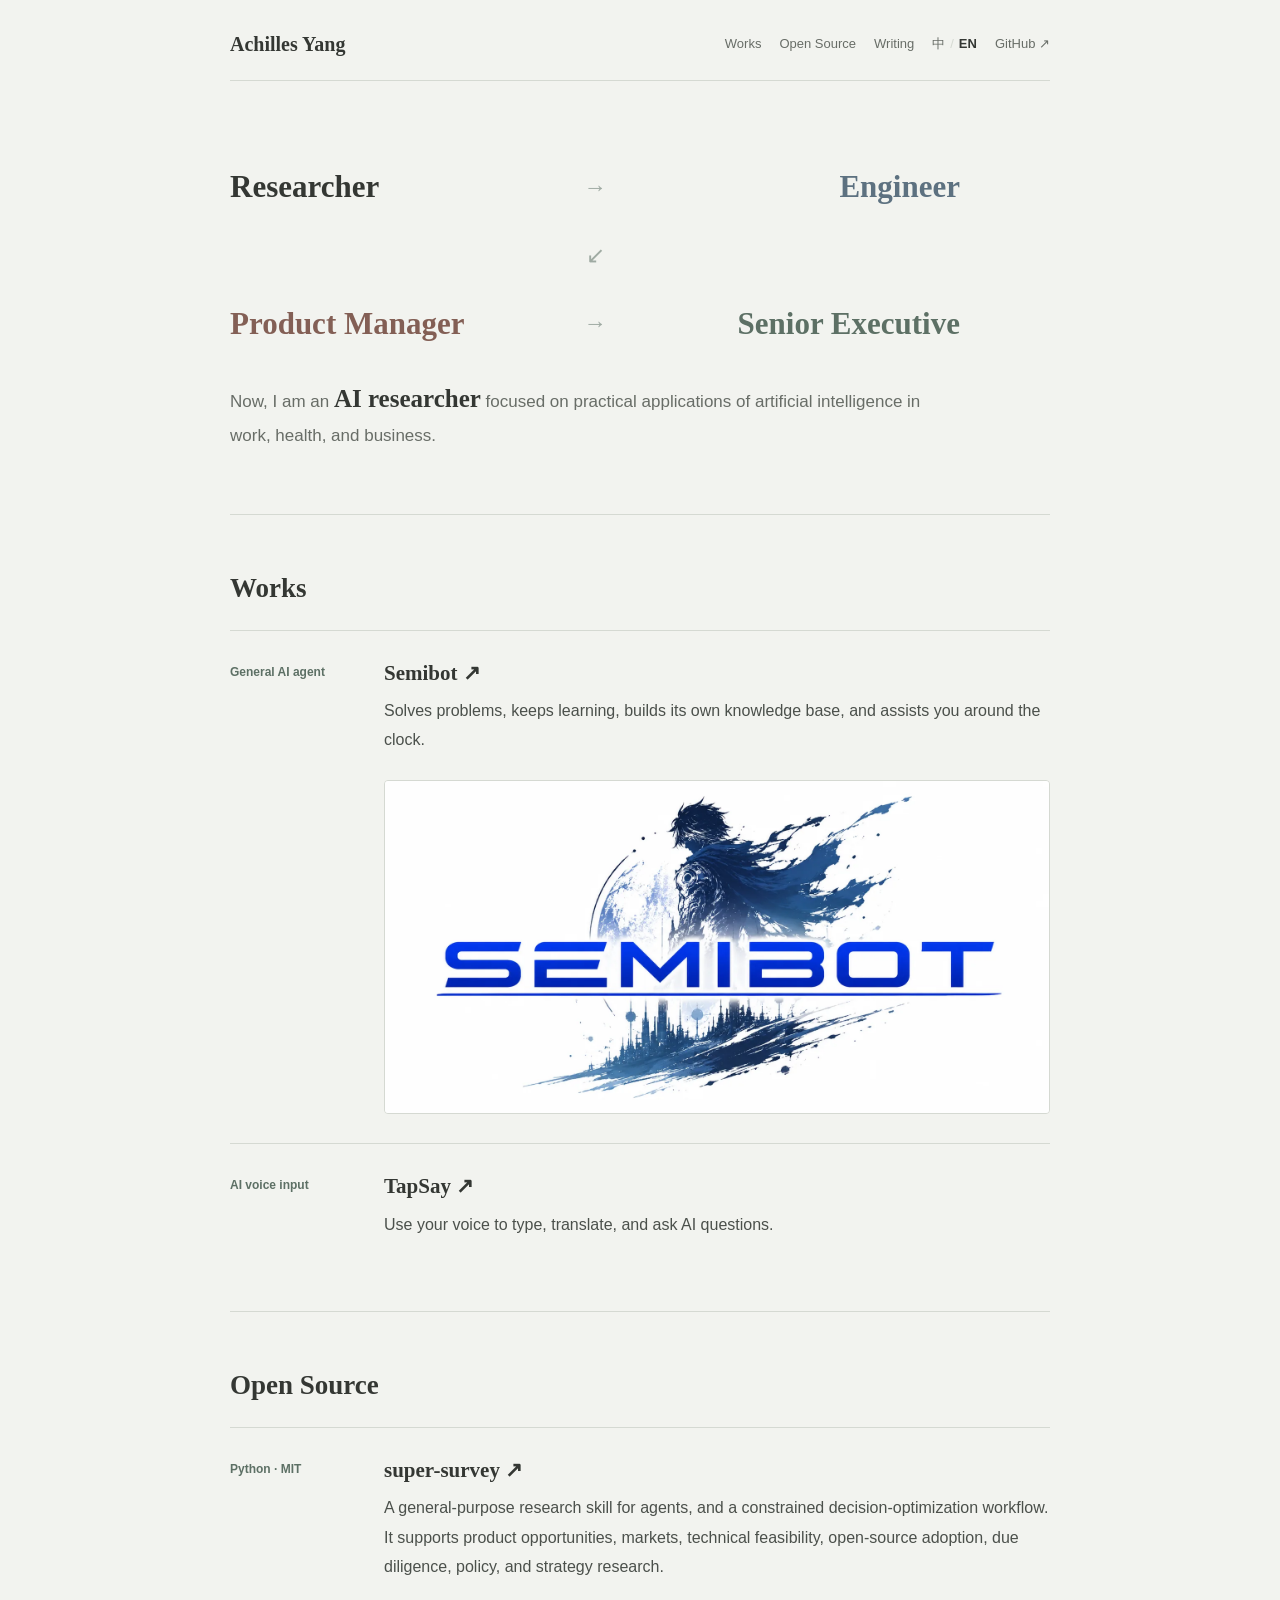
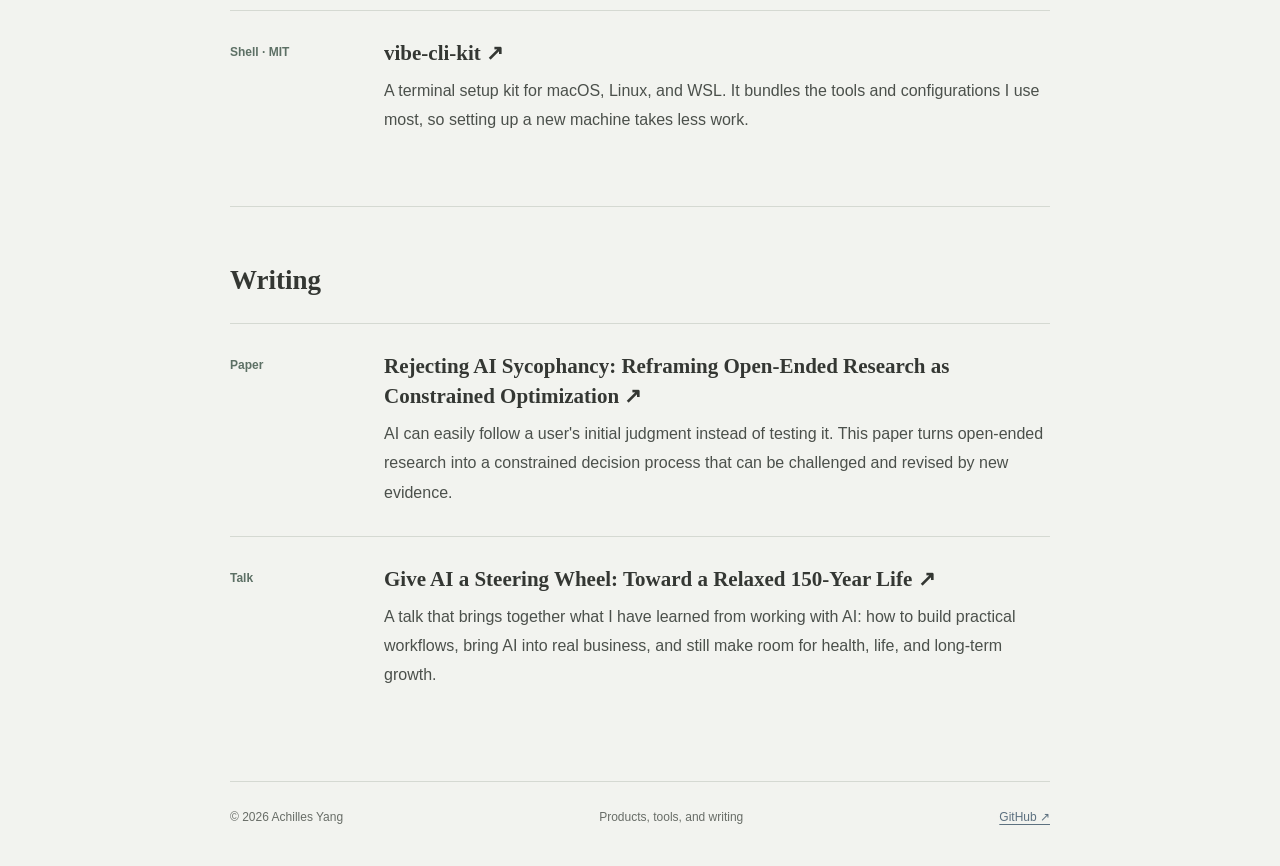
==== docs/en/index.html @ b4c54a4a "添加个人主页英文版" ====
<!DOCTYPE html>
<html lang="en">
<head>
  <meta charset="utf-8">
  <meta name="viewport" content="width=device-width, initial-scale=1">
  <meta name="theme-color" content="#f2f3ef">
  <title>Achilles Yang | Products, Open Source &amp; Writing</title>
  <meta name="description" content="Achilles Yang builds AI products and open-source tools, and writes about putting artificial intelligence to work.">
  <meta property="og:type" content="website">
  <meta property="og:locale" content="en_US">
  <meta property="og:locale:alternate" content="zh_CN">
  <meta property="og:title" content="Achilles Yang | Products, Open Source &amp; Writing">
  <meta property="og:description" content="AI products, open-source tools, and writing by Achilles Yang.">
  <meta property="og:url" content="https://goatgit.github.io/en/">
  <meta name="twitter:card" content="summary">
  <link rel="canonical" href="https://goatgit.github.io/en/">
  <link rel="alternate" hreflang="zh-CN" href="https://goatgit.github.io/">
  <link rel="alternate" hreflang="en" href="https://goatgit.github.io/en/">
  <link rel="alternate" hreflang="x-default" href="https://goatgit.github.io/">
  <link rel="icon" href="../favicon-ay.svg" type="image/svg+xml">
  <link rel="stylesheet" href="../styles.css">
  <script type="application/ld+json">
    {
      "@context": "https://schema.org",
      "@type": "Person",
      "name": "Achilles Yang",
      "alternateName": "GoatGit",
      "url": "https://goatgit.github.io/",
      "sameAs": [
        "https://github.com/GoatGit",
        "https://semibot.ai",
        "https://www.tap-say.com/"
      ]
    }
  </script>
</head>
<body class="lang-en">
  <a class="skip-link" href="#main">Skip to content</a>

  <header class="site-header">
    <a class="site-name" href="#top">Achilles Yang</a>
    <nav aria-label="Primary navigation">
      <a href="#products">Works</a>
      <a href="#opensource">Open Source</a>
      <a href="#writing">Writing</a>
      <span class="language-switch" role="group" aria-label="Language">
        <a href="../" lang="zh-CN" hreflang="zh-CN" aria-label="切换到中文">中</a>
        <span class="language-divider" aria-hidden="true">/</span>
        <span aria-current="page">EN</span>
      </span>
      <a href="https://github.com/GoatGit" target="_blank" rel="noopener noreferrer">GitHub <span aria-hidden="true">↗</span></a>
    </nav>
  </header>

  <main id="main">
    <div class="intro" id="top">
      <div class="career-map">
        <span class="career-node career-node-researcher">Researcher</span>
        <span class="career-connector career-connector-one" aria-hidden="true"></span>
        <span class="career-node career-node-engineer">Engineer</span>
        <span class="career-connector career-connector-two" aria-hidden="true"></span>
        <span class="career-node career-node-product">Product Manager</span>
        <span class="career-connector career-connector-three" aria-hidden="true"></span>
        <span class="career-node career-node-manager">Senior Executive</span>
      </div>
      <p class="current-role">Now, I am an <strong>AI researcher</strong> focused on practical applications of artificial intelligence in work, health, and business.</p>
    </div>

    <section id="products" aria-labelledby="products-title">
      <h2 id="products-title">Works</h2>

      <article class="entry entry-featured">
        <div class="entry-meta">General AI agent</div>
        <div class="entry-body">
          <h3><a href="https://semibot.ai" target="_blank" rel="noopener noreferrer">Semibot <span aria-hidden="true">↗</span></a></h3>
          <p>Solves problems, keeps learning, builds its own knowledge base, and assists you around the clock.</p>
          <figure>
            <img src="../assets/semibot-home.webp" alt="Semibot desktop client home screen" loading="lazy">
          </figure>
        </div>
      </article>

      <article class="entry">
        <div class="entry-meta">AI voice input</div>
        <div class="entry-body">
          <h3><a href="https://www.tap-say.com/" target="_blank" rel="noopener noreferrer">TapSay <span aria-hidden="true">↗</span></a></h3>
          <p>Use your voice to type, translate, and ask AI questions.</p>
        </div>
      </article>
    </section>

    <section id="opensource" aria-labelledby="opensource-title">
      <h2 id="opensource-title">Open Source</h2>

      <article class="entry">
        <div class="entry-meta">Python · MIT</div>
        <div class="entry-body">
          <h3><a href="https://github.com/GoatGit/super-survey" target="_blank" rel="noopener noreferrer">super-survey <span aria-hidden="true">↗</span></a></h3>
          <p>A general-purpose research skill for agents, and a constrained decision-optimization workflow. It supports product opportunities, markets, technical feasibility, open-source adoption, due diligence, policy, and strategy research.</p>
        </div>
      </article>

      <article class="entry">
        <div class="entry-meta">Shell · MIT</div>
        <div class="entry-body">
          <h3><a href="https://github.com/GoatGit/vibe-cli-kit" target="_blank" rel="noopener noreferrer">vibe-cli-kit <span aria-hidden="true">↗</span></a></h3>
          <p>A terminal setup kit for macOS, Linux, and WSL. It bundles the tools and configurations I use most, so setting up a new machine takes less work.</p>
        </div>
      </article>
    </section>

    <section id="writing" aria-labelledby="writing-title">
      <h2 id="writing-title">Writing</h2>
      <article class="entry">
        <div class="entry-meta">Paper</div>
        <div class="entry-body">
          <h3><a href="https://github.com/GoatGit/super-survey/blob/main/%E5%A6%82%E4%BD%95%E6%8B%92%E7%BB%9DAI%E8%B0%84%E5%AA%9A%E4%BA%BA%E7%B1%BB.pdf" target="_blank" rel="noopener noreferrer">Rejecting AI Sycophancy: Reframing Open-Ended Research as Constrained Optimization <span aria-hidden="true">↗</span></a></h3>
          <p>AI can easily follow a user's initial judgment instead of testing it. This paper turns open-ended research into a constrained decision process that can be challenged and revised by new evidence.</p>
        </div>
      </article>
      <article class="entry">
        <div class="entry-meta">Talk</div>
        <div class="entry-body">
          <h3><a href="../slides/ai-150/">Give AI a Steering Wheel: Toward a Relaxed 150-Year Life <span aria-hidden="true">↗</span></a></h3>
          <p>A talk that brings together what I have learned from working with AI: how to build practical workflows, bring AI into real business, and still make room for health, life, and long-term growth.</p>
        </div>
      </article>
    </section>
  </main>

  <footer class="site-footer">
    <p>© 2026 Achilles Yang</p>
    <p>Products, tools, and writing</p>
    <p><a href="https://github.com/GoatGit" target="_blank" rel="noopener noreferrer">GitHub <span aria-hidden="true">↗</span></a></p>
  </footer>
</body>
</html>
---- docs/styles.css ----
:root {
  --ink: #343733;
  --text: #4b504b;
  --muted: #686d67;
  --line: #d5d9d2;
  --paper: #f2f3ef;
  --surface: #e7ebe6;
  --sage: #5d7065;
  --mist-blue: #5d7180;
  --clay: #835f55;
  --page-width: 820px;
  --gutter: 24px;
  --serif: "Iowan Old Style", Baskerville, Georgia, "Songti SC", "STSong", serif;
  --sans: "Avenir Next", "PingFang SC", "Hiragino Sans GB", "Microsoft YaHei", sans-serif;
}

* {
  box-sizing: border-box;
}

html {
  scroll-behavior: smooth;
  scroll-padding-top: 28px;
}

body {
  margin: 0;
  color: var(--text);
  background: var(--paper);
  font-family: var(--sans);
  font-size: 16px;
  line-height: 1.82;
  letter-spacing: 0;
  -webkit-font-smoothing: antialiased;
  text-rendering: optimizeLegibility;
}

img {
  display: block;
  max-width: 100%;
}

a {
  color: var(--mist-blue);
  text-decoration-thickness: 1px;
  text-underline-offset: 3px;
}

a:hover {
  color: var(--clay);
}

:focus-visible {
  outline: 2px solid var(--mist-blue);
  outline-offset: 4px;
}

::selection {
  color: var(--ink);
  background: #dbe3dc;
}

.skip-link {
  position: fixed;
  top: 10px;
  left: 10px;
  z-index: 10;
  padding: 8px 12px;
  color: var(--paper);
  background: var(--ink);
  font-size: 13px;
  transform: translateY(-160%);
}

.skip-link:focus {
  transform: translateY(0);
}

.site-header,
main,
.site-footer {
  width: min(var(--page-width), calc(100% - (var(--gutter) * 2)));
  margin-right: auto;
  margin-left: auto;
}

.site-header {
  display: flex;
  align-items: center;
  justify-content: space-between;
  gap: 28px;
  padding: 30px 0 22px;
  border-bottom: 1px solid var(--line);
  font-size: 13px;
  line-height: 1.4;
}

.site-name {
  color: var(--ink);
  font-family: var(--serif);
  font-size: 20px;
  font-weight: 700;
  text-decoration: none;
}

.site-header nav {
  display: flex;
  flex-wrap: wrap;
  align-items: center;
  justify-content: flex-end;
  gap: 18px;
}

.site-header nav a {
  color: var(--muted);
  text-decoration: none;
}

.site-header nav a:hover {
  color: var(--mist-blue);
  text-decoration: underline;
}

.language-switch {
  display: inline-flex;
  align-items: center;
  gap: 5px;
  color: var(--muted);
  white-space: nowrap;
}

.language-switch [aria-current="page"] {
  color: var(--ink);
  font-weight: 600;
}

.language-divider {
  color: var(--line);
}

main {
  padding-top: 72px;
  padding-bottom: 92px;
}

.intro {
  max-width: 730px;
  padding-bottom: 62px;
}

h2,
h3,
p,
figure {
  letter-spacing: 0;
}

h2,
h3 {
  color: var(--ink);
  font-family: var(--serif);
}

.career-map {
  display: grid;
  grid-template-columns: max-content 42px max-content 42px max-content 42px max-content;
  grid-template-rows: 1fr 1fr;
  align-items: center;
  justify-content: space-between;
  height: 190px;
}

.career-node {
  display: block;
  font-family: var(--serif);
  font-size: 34px;
  font-weight: 600;
  line-height: 1.1;
  white-space: nowrap;
}

.career-node-researcher {
  grid-row: 1;
  grid-column: 1;
  color: var(--ink);
}

.career-node-engineer {
  grid-row: 1;
  grid-column: 3;
  color: var(--mist-blue);
}

.career-node-product {
  grid-row: 2;
  grid-column: 5;
  color: var(--clay);
}

.career-node-manager {
  grid-row: 2;
  grid-column: 7;
  color: var(--sage);
}

.career-connector {
  color: var(--sage);
  font-family: var(--sans);
  font-size: 23px;
  line-height: 1;
  text-align: center;
  opacity: 0.55;
}

.career-connector-one {
  grid-row: 1;
  grid-column: 2;
}

.career-connector-one::before,
.career-connector-three::before {
  content: "→";
}

.career-connector-two {
  grid-row: 1 / 3;
  grid-column: 4;
}

.career-connector-two::before {
  content: "↘";
}

.career-connector-three {
  grid-row: 2;
  grid-column: 6;
}

.lang-en .career-map {
  grid-template-columns: minmax(0, 1fr) 42px minmax(0, 1fr);
  grid-template-rows: auto 36px auto;
  gap: 16px 12px;
  height: auto;
  min-height: 205px;
}

.lang-en .career-node {
  font-size: 31px;
  white-space: normal;
}

.lang-en .career-node-researcher {
  grid-row: 1;
  grid-column: 1;
  justify-self: start;
}

.lang-en .career-node-engineer {
  grid-row: 1;
  grid-column: 3;
  justify-self: end;
  text-align: right;
}

.lang-en .career-node-product {
  grid-row: 3;
  grid-column: 1;
  justify-self: start;
}

.lang-en .career-node-manager {
  grid-row: 3;
  grid-column: 3;
  justify-self: end;
  text-align: right;
}

.lang-en .career-connector-one {
  grid-row: 1;
  grid-column: 2;
}

.lang-en .career-connector-two {
  grid-row: 2;
  grid-column: 2;
}

.lang-en .career-connector-two::before {
  content: "↙";
}

.lang-en .career-connector-three {
  grid-row: 3;
  grid-column: 2;
}

.current-role {
  margin: 0;
  padding-top: 18px;
  color: var(--muted);
  font-size: 17px;
  line-height: 1.8;
}

.current-role strong {
  color: var(--ink);
  font-family: var(--serif);
  font-size: 25px;
  font-weight: 600;
}

main > section:not(.intro) {
  padding-top: 56px;
  border-top: 1px solid var(--line);
}

main > section + section {
  margin-top: 72px;
}

h2 {
  margin: 0 0 24px;
  font-size: 27px;
  font-weight: 600;
  line-height: 1.3;
}

.entry {
  display: grid;
  grid-template-columns: 128px minmax(0, 1fr);
  gap: 26px;
  padding: 27px 0 29px;
  border-top: 1px solid var(--line);
}

.entry:last-child {
  padding-bottom: 0;
}

.entry-meta {
  color: var(--sage);
  font-size: 12px;
  line-height: 1.6;
}

.entry-meta {
  padding-top: 5px;
  font-weight: 600;
}

.entry-body h3 {
  margin: 0 0 8px;
  font-size: 21px;
  font-weight: 600;
  line-height: 1.45;
}

.entry-body h3 a {
  color: var(--ink);
  text-decoration: none;
}

.entry-body h3 a:hover {
  color: var(--mist-blue);
  text-decoration: underline;
}

.entry-body p {
  margin: 0;
}

figure {
  margin: 26px 0 0;
}

figure img {
  width: 100%;
  border: 1px solid var(--line);
  border-radius: 4px;
  background: var(--surface);
}

.site-footer {
  display: flex;
  align-items: center;
  justify-content: space-between;
  gap: 18px;
  padding: 26px 0 40px;
  border-top: 1px solid var(--line);
  color: var(--muted);
  font-size: 12px;
  line-height: 1.5;
}

.site-footer p {
  margin: 0;
}

.site-footer a {
  color: var(--mist-blue);
}

@media (max-width: 680px) {
  :root {
    --gutter: 18px;
  }

  .site-header {
    align-items: flex-start;
    flex-direction: column;
    gap: 14px;
    padding-top: 24px;
  }

  .site-header nav {
    justify-content: flex-start;
    gap: 10px 16px;
  }

  main {
    padding-top: 50px;
    padding-bottom: 70px;
  }

  .intro {
    padding-bottom: 46px;
  }

  .career-map {
    grid-template-columns: minmax(0, 1fr) 34px minmax(0, 1fr);
    grid-template-rows: auto 34px auto;
    gap: 20px 5px;
    height: auto;
    min-height: 170px;
  }

  .career-node {
    font-size: 27px;
  }

  .lang-en .career-map {
    gap: 20px 5px;
    min-height: 180px;
  }

  .lang-en .career-node {
    font-size: 25px;
  }

  .career-node-researcher {
    grid-row: 1;
    grid-column: 1;
    justify-self: start;
  }

  .career-node-engineer {
    grid-row: 1;
    grid-column: 3;
    justify-self: end;
  }

  .career-node-product {
    grid-row: 3;
    grid-column: 1;
    justify-self: start;
  }

  .career-node-manager {
    grid-row: 3;
    grid-column: 3;
    justify-self: end;
  }

  .career-connector-one {
    grid-row: 1;
    grid-column: 2;
  }

  .career-connector-two {
    grid-row: 2;
    grid-column: 2;
  }

  .career-connector-two::before {
    content: "↙";
  }

  .career-connector-three {
    grid-row: 3;
    grid-column: 2;
  }

  .current-role {
    padding-top: 15px;
    font-size: 16px;
  }

  .current-role strong {
    font-size: 22px;
  }

  main > section:not(.intro) {
    padding-top: 42px;
  }

  main > section + section {
    margin-top: 56px;
  }

  h2 {
    margin-bottom: 17px;
    font-size: 25px;
  }

  .entry {
    grid-template-columns: 1fr;
    gap: 7px;
    padding: 23px 0;
  }

  .entry-meta {
    padding-top: 0;
  }

  .entry-body h3 {
    font-size: 20px;
  }

  figure {
    margin-top: 21px;
  }

  .site-footer {
    align-items: flex-start;
    flex-direction: column;
    gap: 7px;
  }
}

@media (prefers-reduced-motion: reduce) {
  html {
    scroll-behavior: auto;
  }
}
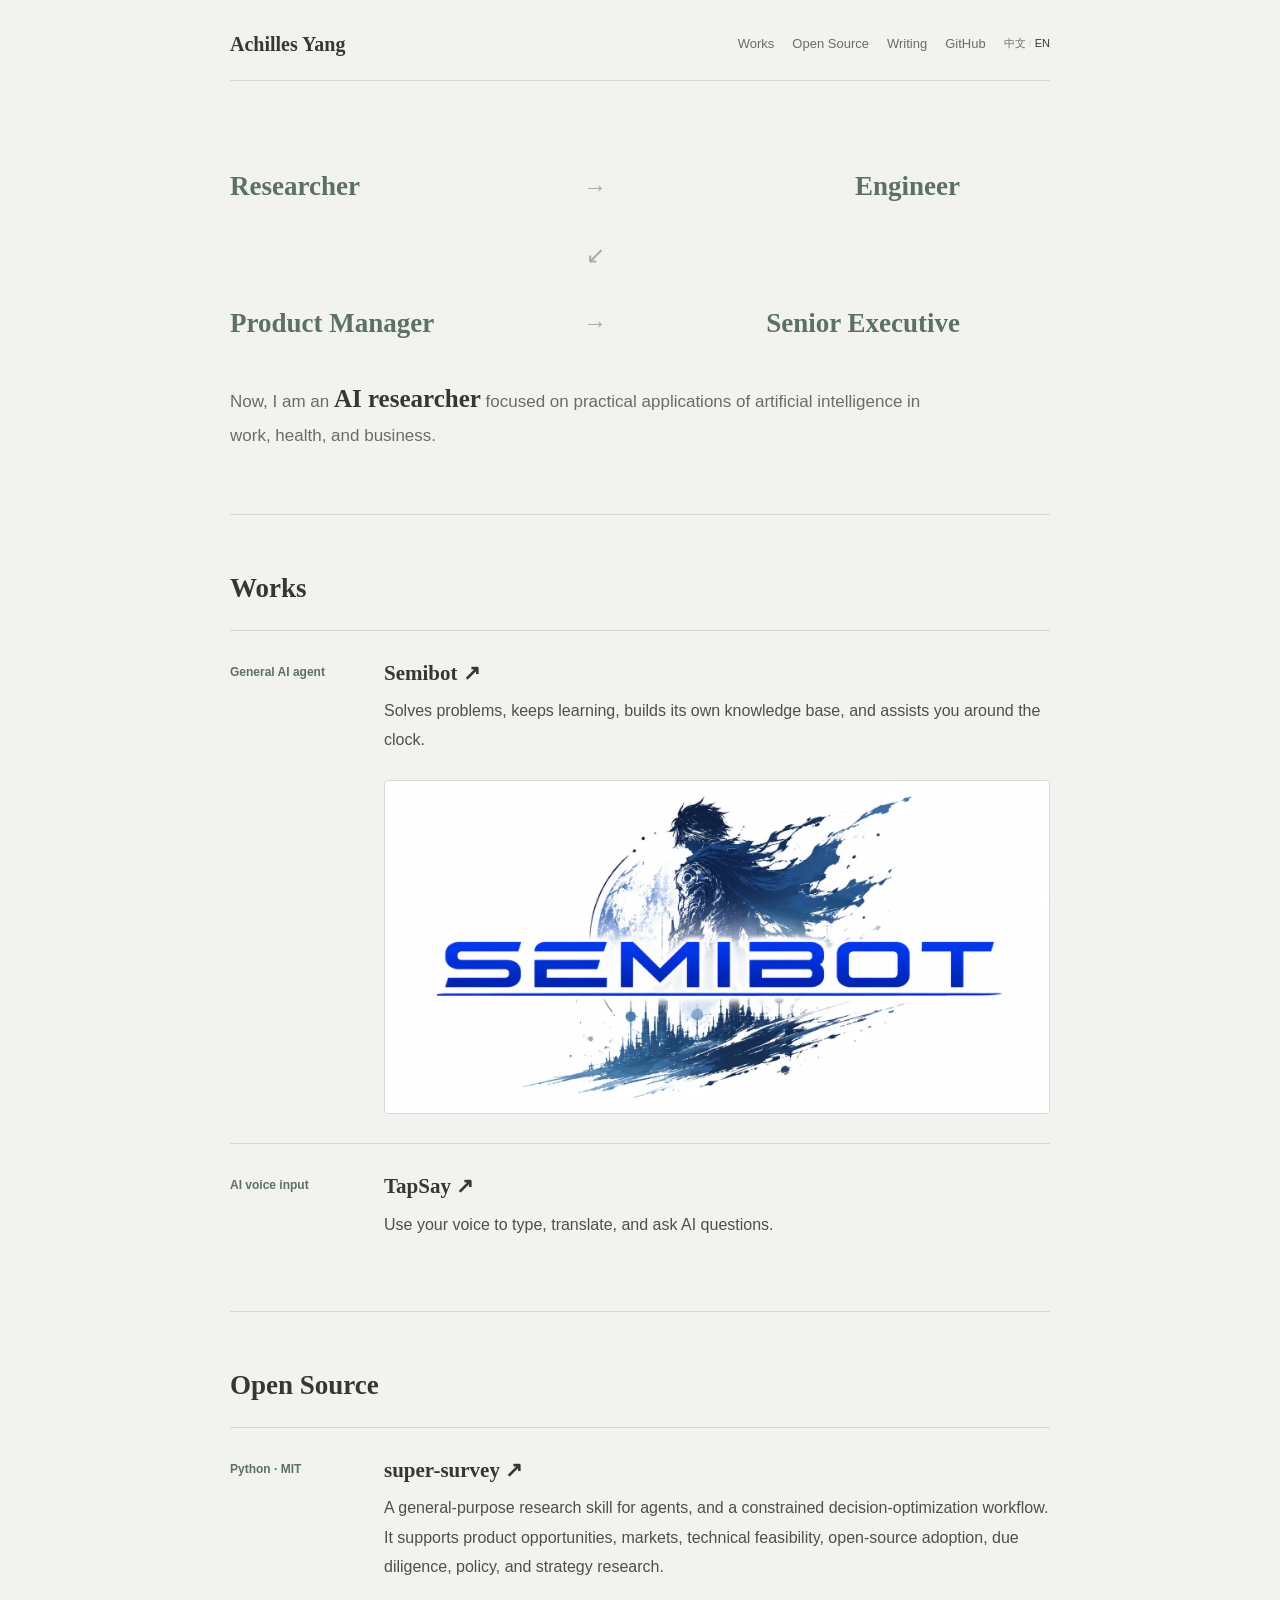
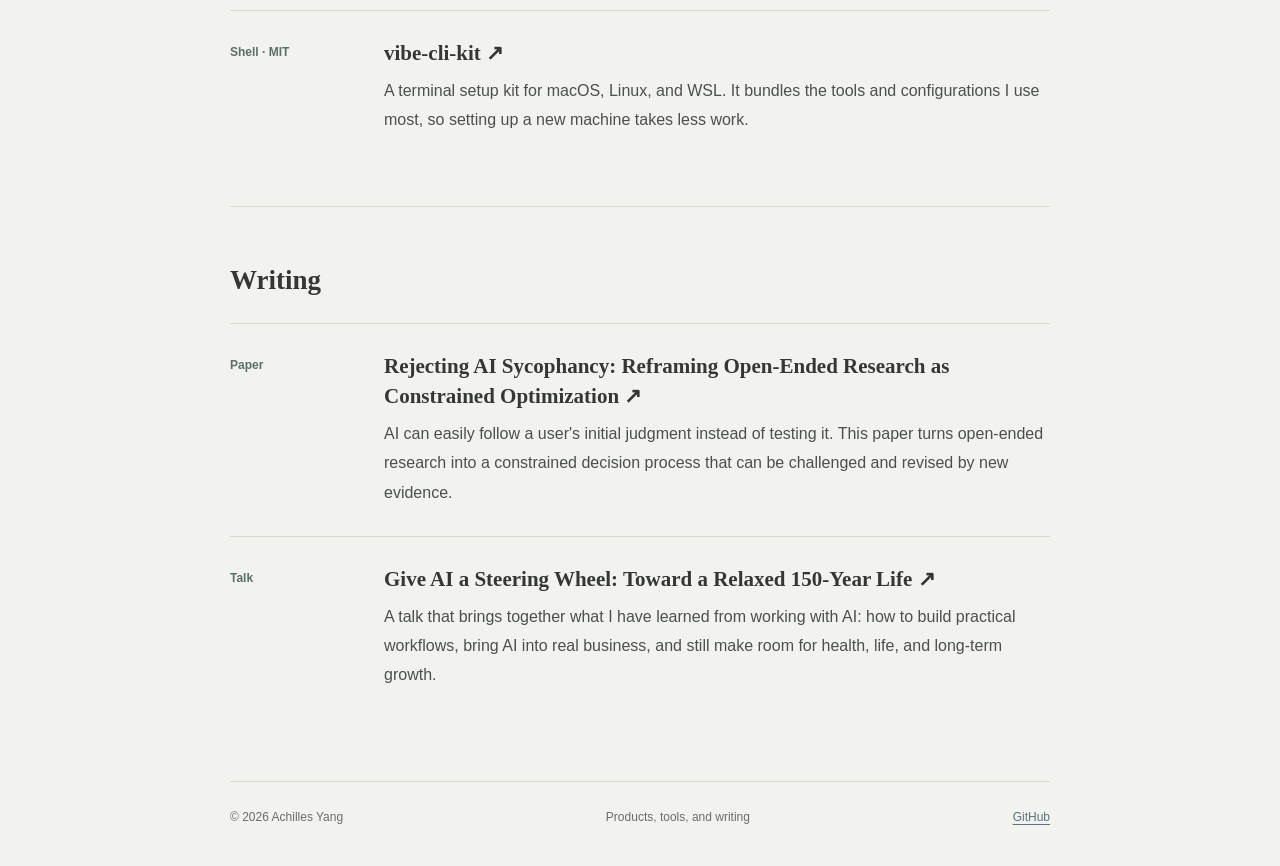
==== commit 1b845a46: "优化双语主页导航与排版" ====
--- a/docs/en/index.html
+++ b/docs/en/index.html
@@ -43,12 +43,12 @@
       <a href="#products">Works</a>
       <a href="#opensource">Open Source</a>
       <a href="#writing">Writing</a>
+      <a href="https://github.com/GoatGit" target="_blank" rel="noopener noreferrer">GitHub</a>
       <span class="language-switch" role="group" aria-label="Language">
-        <a href="../" lang="zh-CN" hreflang="zh-CN" aria-label="切换到中文">中</a>
+        <a href="../" lang="zh-CN" hreflang="zh-CN" aria-label="切换到中文">中文</a>
         <span class="language-divider" aria-hidden="true">/</span>
         <span aria-current="page">EN</span>
       </span>
-      <a href="https://github.com/GoatGit" target="_blank" rel="noopener noreferrer">GitHub <span aria-hidden="true">↗</span></a>
     </nav>
   </header>
 
@@ -131,7 +131,7 @@
   <footer class="site-footer">
     <p>© 2026 Achilles Yang</p>
     <p>Products, tools, and writing</p>
-    <p><a href="https://github.com/GoatGit" target="_blank" rel="noopener noreferrer">GitHub <span aria-hidden="true">↗</span></a></p>
+    <p><a href="https://github.com/GoatGit" target="_blank" rel="noopener noreferrer">GitHub</a></p>
   </footer>
 </body>
 </html>
--- a/docs/styles.css
+++ b/docs/styles.css
@@ -124,14 +124,15 @@
 .language-switch {
   display: inline-flex;
   align-items: center;
-  gap: 5px;
+  gap: 3px;
   color: var(--muted);
+  font-size: 11px;
   white-space: nowrap;
 }
 
 .language-switch [aria-current="page"] {
   color: var(--ink);
-  font-weight: 600;
+  font-weight: 500;
 }
 
 .language-divider {
@@ -172,6 +173,7 @@
 
 .career-node {
   display: block;
+  color: var(--sage);
   font-family: var(--serif);
   font-size: 34px;
   font-weight: 600;
@@ -182,25 +184,21 @@
 .career-node-researcher {
   grid-row: 1;
   grid-column: 1;
-  color: var(--ink);
 }
 
 .career-node-engineer {
   grid-row: 1;
   grid-column: 3;
-  color: var(--mist-blue);
 }
 
 .career-node-product {
   grid-row: 2;
   grid-column: 5;
-  color: var(--clay);
 }
 
 .career-node-manager {
   grid-row: 2;
   grid-column: 7;
-  color: var(--sage);
 }
 
 .career-connector {
@@ -245,7 +243,7 @@
 }
 
 .lang-en .career-node {
-  font-size: 31px;
+  font-size: 27px;
   white-space: normal;
 }
 
@@ -306,7 +304,7 @@
   color: var(--ink);
   font-family: var(--serif);
   font-size: 25px;
-  font-weight: 600;
+  font-weight: 700;
 }
 
 main > section:not(.intro) {
@@ -444,7 +442,7 @@
   }
 
   .lang-en .career-node {
-    font-size: 25px;
+    font-size: 22px;
   }
 
   .career-node-researcher {
